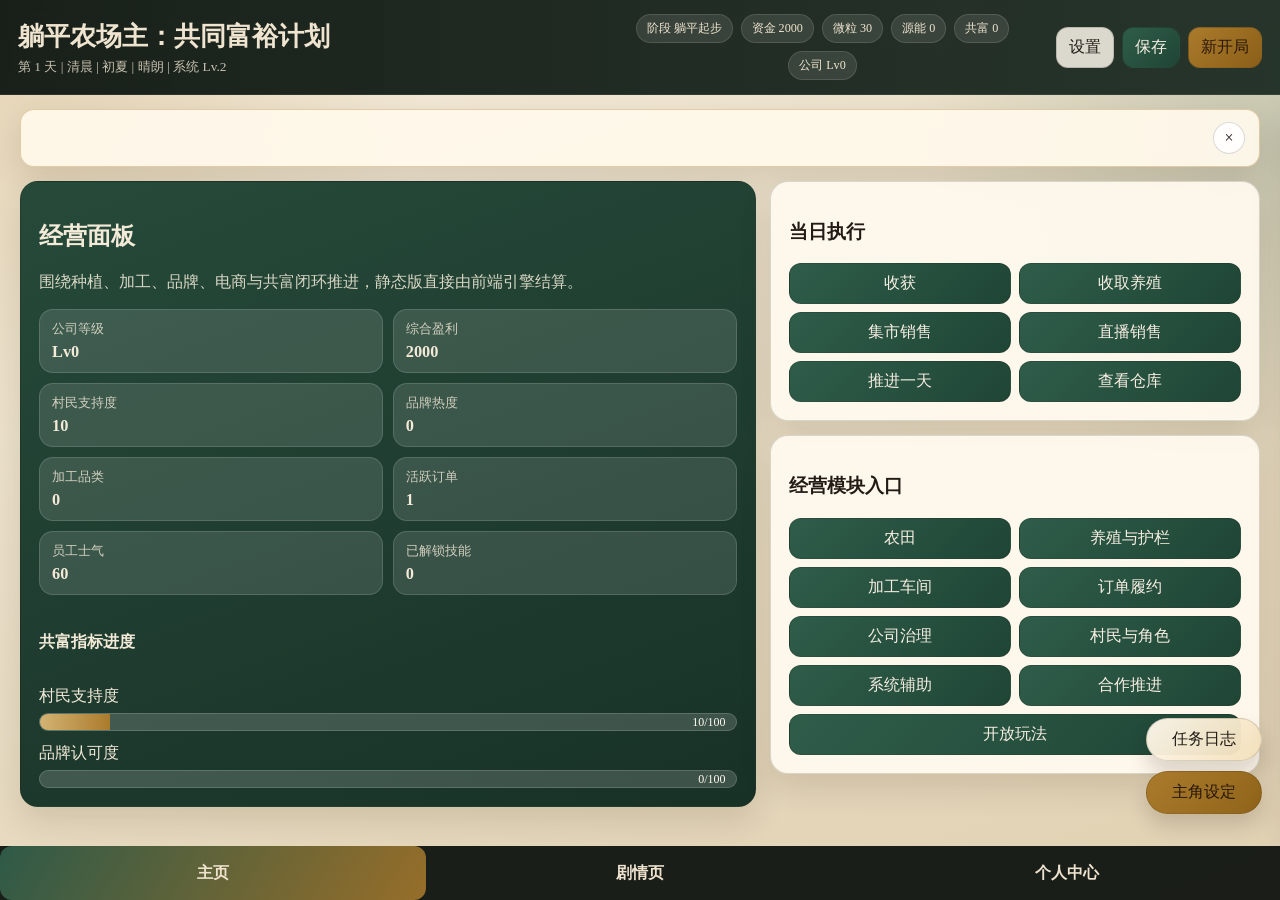
==== release_src/index.html @ 54ec3df1 "chore: initialize repository and prepare first push" ====
﻿<!doctype html>
<html lang="zh-CN">
  <head>
    <meta charset="utf-8">
    <meta name="viewport" content="width=device-width, initial-scale=1">
    <title>躺平农场主：共同富裕计划（静态发布版）</title>
    <link rel="stylesheet" href="./assets/styles.css">
  </head>
  <body>
    <header class="status-bar">
      <div class="status-main">
        <h1>躺平农场主：共同富裕计划</h1>
        <div id="header-line" class="header-line">第 1 天 | 清晨 | 春 | 晴 | 系统 Lv.1</div>
      </div>
      <div class="status-pills" id="status-pills"></div>
      <div class="status-actions">
        <button id="btn-open-settings" class="story-btn ghost" type="button">设置</button>
        <button id="btn-save-game" class="story-btn" type="button">保存</button>
        <button id="btn-new-game" class="story-btn emphasis" type="button">新开局</button>
      </div>
    </header>

    <main class="page-shell">
      <section id="flash" class="flash" hidden>
        <span id="flash-text"></span>
        <button class="flash-close" id="flash-close" type="button" aria-label="关闭">×</button>
      </section>

      <section id="page-home" class="page active">
        <section class="home-hub">
          <article class="card accent home-cockpit">
            <h2>经营面板</h2>
            <p class="empty">围绕种植、加工、品牌、电商与共富闭环推进，静态版直接由前端引擎结算。</p>
            <div class="stats" id="home-stats"></div>
            <div class="stats-progress">
              <h4>共富指标进度</h4>
              <div class="progress-item">
                <label>村民支持度</label>
                <div class="progress-bar">
                  <div id="support-progress" class="progress-fill"></div>
                  <span id="support-progress-text" class="progress-text">0/100</span>
                </div>
              </div>
              <div class="progress-item">
                <label>品牌认可度</label>
                <div class="progress-bar">
                  <div id="brand-progress" class="progress-fill brand"></div>
                  <span id="brand-progress-text" class="progress-text">0/100</span>
                </div>
              </div>
            </div>
          </article>

          <aside class="home-action-rail">
            <article class="card quick-action-card">
              <h3>当日执行</h3>
              <div class="quick-ops quick-ops-grid">
                <button data-action="harvest" type="button">收获</button>
                <button data-action="collect" type="button">收取养殖</button>
                <button data-action="sell_market" type="button">集市销售</button>
                <button data-action="sell_stream" type="button">直播销售</button>
                <button data-action="advance_day" type="button">推进一天</button>
                <button data-open="modal-inventory" type="button">查看仓库</button>
              </div>
            </article>

            <article class="card module-card">
              <h3>经营模块入口</h3>
              <div class="module-buttons">
                <button data-open="modal-farm" type="button">农田</button>
                <button data-open="modal-ranch" type="button">养殖与护栏</button>
                <button data-open="modal-process" type="button">加工车间</button>
                <button data-open="modal-order" type="button">订单履约</button>
                <button data-open="modal-company" type="button">公司治理</button>
                <button data-open="modal-characters" type="button">村民与角色</button>
                <button data-open="modal-skills" type="button">系统辅助</button>
                <button data-open="modal-partnerships" type="button">合作推进</button>
                <button data-open="modal-open" type="button">开放玩法</button>
              </div>
            </article>
          </aside>
        </section>

        <div class="home-fab-row">
          <button id="btn-toggle-drawer" class="side-toggle" type="button">任务日志</button>
          <button id="btn-open-profile" class="side-toggle settings-toggle" type="button">主角设定</button>
        </div>

        <aside id="home-side" class="side-drawer" aria-label="任务与日志抽屉">
          <div class="drawer-head">
            <h3>任务与日志</h3>
            <button id="btn-close-drawer" class="drawer-close" type="button" aria-label="关闭抽屉">×</button>
          </div>
          <div class="two-column">
            <ul id="task-list" class="status-list compact"></ul>
            <ul id="log-list" class="status-list compact journal"></ul>
          </div>
        </aside>
      </section>

      <section id="page-story" class="page">
        <section class="game-container">
          <header class="game-header">
            <div class="game-header-title">【 躺平农场主：共同富裕计划 】</div>
            <div class="time-bar" id="story-header-line">第 1 天 | 清晨 | 春 | 晴 | 系统 Lv.1</div>
          </header>

          <main class="panel-grid">
            <section class="status-panel">
              <div class="status-panel-header">全局状态</div>
              <div class="status-grid" id="story-status-grid"></div>
            </section>

            <section class="roles-panel">
              <div class="roles-panel-headline">
                <div class="roles-panel-header">角色状态</div>
                <button id="btn-open-roles" type="button" class="panel-btn">查看角色详情</button>
              </div>
              <div class="roles-preview" id="roles-preview">角色状态加载中</div>
            </section>

            <section class="event-panel">
              <div class="event-panel-header">作物状态</div>
              <div class="event-panel-content" id="crop-text"></div>
            </section>

            <section class="event-panel">
              <div class="event-panel-header">当前事件</div>
              <div class="event-panel-content" id="event-text"></div>
            </section>

            <section class="commands-panel">
              <div class="commands-panel-header">可下达指令</div>
              <div class="commands-grid" id="story-commands"></div>
              <div class="mt-16 command-entry">
                <input type="text" id="story-custom-input" class="custom-command-input" placeholder="自由输入你想做的事" maxlength="200">
                <button id="story-custom-submit" class="panel-btn primary" type="button">执行自定义指令</button>
              </div>
            </section>

            <section class="result-panel" id="result-panel">
              <button class="result-close" id="btn-close-result" type="button" aria-label="关闭结果">×</button>
              <div class="result-panel-header">执行结果</div>
              <div class="result-text" id="story-result">点击任意指令开始推进剧情。</div>
              <div class="result-changes">
                <div class="result-changes-title">数值变化</div>
                <div id="result-changes-list" class="change-list"></div>
              </div>
            </section>
          </main>
        </section>
      </section>

      <section id="page-balance" class="page">
        <section class="dashboard-grid profile-center-grid">
          <article class="card wide profile-center-card">
            <h2>个人中心</h2>
            <p class="empty">围绕组织架构、升级路线、资源策略、共富目标与自动化运营来复盘当前局面。</p>

            <div class="profile-board">
              <h3>主角档案</h3>
              <div id="profile-lines" class="profile-lines"></div>
            </div>

            <div class="profile-board">
              <h3>经营关键指标</h3>
              <div id="balance-stats" class="panel-stats"></div>
            </div>

            <div class="profile-board">
              <h3>核心模块清单</h3>
              <ul id="core-module-list" class="status-list compact core-module-list"></ul>
            </div>

            <div class="profile-board">
              <h3>公司等级路线（1-5级）</h3>
              <div id="stage-goal-grid" class="stage-goal-grid"></div>
            </div>

            <div class="profile-board">
              <h4>共富指标进度追踪</h4>
              <div id="progress-grid" class="progress-grid"></div>
            </div>

            <div class="profile-board">
              <h4>当前参数快照</h4>
              <ul id="balance-config-list" class="status-list compact"></ul>
            </div>
          </article>
        </section>

        <button id="btn-open-balance-config" class="story-btn balance-float-btn" type="button">平衡参数设置</button>
      </section>
    </main>

    <nav class="bottom-nav">
      <button class="active" data-page="home" type="button">主页</button>
      <button data-page="story" type="button">剧情页</button>
      <button data-page="balance" type="button">个人中心</button>
    </nav>

    <div class="loading-mask" id="loading-mask" hidden>
      <div class="loading-box">故事正在加载中...</div>
    </div>

    <dialog id="roles-modal" class="story-modal slim-modal">
      <h3>角色状态总览</h3>
      <button class="modal-close" data-close type="button">×</button>
      <div id="roles-list" class="roles-list"></div>
    </dialog>

    <dialog id="modal-farm" class="story-modal">
      <h3>农田</h3>
      <button class="modal-close" data-close type="button">×</button>
      <ul id="farm-list" class="status-list"></ul>
      <form id="farm-form" class="stack-form">
        <label>地块编号<input name="plotId" type="number" min="1" value="1"></label>
        <label>作物<select name="cropId"></select></label>
        <button type="submit">播种</button>
      </form>
    </dialog>

    <dialog id="modal-inventory" class="story-modal">
      <h3>仓库可售物品总览</h3>
      <button class="modal-close" data-close type="button">×</button>
      <ul id="inventory-list" class="status-list compact"></ul>
    </dialog>

    <dialog id="modal-ranch" class="story-modal">
      <h3>养殖与护栏</h3>
      <button class="modal-close" data-close type="button">×</button>
      <ul id="ranch-list" class="status-list"></ul>
      <div class="quick-ops">
        <button id="btn-expand-ranch" type="button">扩栏 +1</button>
      </div>
      <form id="ranch-form" class="stack-form">
        <label>棚舍编号<input name="penId" type="number" min="1" value="1"></label>
        <label>品种<select name="livestockId"></select></label>
        <button type="submit">开始养殖</button>
      </form>
    </dialog>

    <dialog id="modal-process" class="story-modal">
      <h3>加工</h3>
      <button class="modal-close" data-close type="button">×</button>
      <p class="empty">加工配方、费用和产出会随技能、阶段与加工坊等级变化。</p>
      <div class="quick-ops">
        <button id="btn-upgrade-workshop" type="button">升级加工坊</button>
      </div>
      <form id="process-form" class="stack-form">
        <label>配方<select name="recipeId"></select></label>
        <label>批次<input name="batches" type="number" min="1" value="1"></label>
        <button type="submit">执行加工</button>
      </form>
    </dialog>

    <dialog id="modal-order" class="story-modal">
      <h3>订单</h3>
      <button class="modal-close" data-close type="button">×</button>
      <ul id="order-list" class="status-list compact"></ul>
      <form id="order-form" class="stack-form">
        <label>订单名称<input name="orderTitle" type="text" placeholder="例如：城郊生鲜店补货"></label>
        <button type="submit">交付订单</button>
      </form>
    </dialog>

    <dialog id="modal-company" class="story-modal">
      <h3>公司治理</h3>
      <button class="modal-close" data-close type="button">×</button>
      <ul id="company-list" class="status-list compact"></ul>
      <div class="quick-ops">
        <button data-company="prepare" type="button">成立公司</button>
        <button data-company="hire" type="button">雇佣 1 名村民</button>
        <button data-company="dividend" type="button">执行分红</button>
      </div>
    </dialog>

    <dialog id="modal-characters" class="story-modal">
      <h3>人物互动</h3>
      <button class="modal-close" data-close type="button">×</button>
      <ul id="character-list" class="status-list compact"></ul>
      <div id="character-actions" class="module-buttons"></div>
    </dialog>

    <dialog id="modal-skills" class="story-modal">
      <h3>系统技能</h3>
      <button class="modal-close" data-close type="button">×</button>
      <ul id="skill-list" class="status-list compact"></ul>
      <div id="skill-actions" class="module-buttons"></div>
    </dialog>

    <dialog id="modal-partnerships" class="story-modal">
      <h3>合作推进</h3>
      <button class="modal-close" data-close type="button">×</button>
      <ul id="partnership-list" class="status-list compact"></ul>
      <div id="partnership-actions" class="module-buttons"></div>
    </dialog>

    <dialog id="modal-open" class="story-modal">
      <h3 id="open-modal-title">开放行动</h3>
      <button class="modal-close" data-close type="button">×</button>
      <div id="open-loading-flash" class="open-loading-flash" hidden>故事正在加载中...</div>
      <div id="open-result" class="play-result">选择一个行动开始推演。</div>
      <div id="open-stat-delta" class="stat-delta" hidden></div>
      <h4>行动建议（点击即执行）</h4>
      <div id="open-options" class="option-cards"></div>
      <div class="custom-action-row">
        <input id="open-custom-input" type="text" placeholder="自定义行动，输入后点执行" maxlength="200">
        <button id="open-custom-submit" class="story-btn" type="button">执行</button>
      </div>
      <button id="btn-refresh-open-options" class="story-btn ghost wide-btn" type="button">重新生成行动建议</button>
    </dialog>

    <dialog id="modal-profile-setup" class="story-modal">
      <h3>主角设定</h3>
      <button class="modal-close" data-close type="button">×</button>
      <p class="empty">设定后锁定，不可修改。确认后，开放玩法建议才会开始生成。</p>
      <form id="profile-form" class="stack-form">
        <label>主角姓名<input type="text" name="playerName" maxlength="32" required></label>
        <label>主角身份<input type="text" name="playerIdentity" maxlength="64" required></label>
        <label>回乡理由<textarea name="playerReturnReason" rows="3" maxlength="200"></textarea></label>
        <button id="profile-submit" type="submit">确定主角，开始冒险</button>
      </form>
    </dialog>

    <dialog id="settings-modal" class="story-modal">
      <h3>主页设置</h3>
      <button class="modal-close" data-close type="button">×</button>
      <p>涉及存档与开放玩法中转的操作统一在这里管理。</p>

      <h4>LLM 中转接口</h4>
      <div class="bridge-settings stack-form">
        <label class="switch-line">
          <input id="bridge-enabled" type="checkbox">
          <span>启用中转接口，失败时自动回退规则文本</span>
        </label>
        <label>中转 Endpoint<input id="bridge-endpoint" type="text" placeholder="https://your-proxy.example.com/open-resolve"></label>
        <label>模型标识（可选）<input id="bridge-model" type="text" placeholder="qwen3-max / gpt-4o-mini 等"></label>
        <label>请求超时（毫秒）<input id="bridge-timeout" type="number" min="3000" max="60000" step="1000" value="15000"></label>
        <label class="switch-line">
          <input id="bridge-sign-enabled" type="checkbox">
          <span>附带签名字段预留</span>
        </label>
        <label>clientId（可选）<input id="bridge-client-id" type="text" placeholder="your-client-id"></label>
        <label>signVersion（可选）<input id="bridge-sign-version" type="text" placeholder="v1"></label>
        <div class="quick-ops">
          <button id="settings-save-bridge" type="button">保存中转配置</button>
          <button id="settings-test-bridge" type="button">测试中转连通性</button>
        </div>
        <p id="bridge-status" class="empty">当前模式：规则文本兜底</p>
      </div>

      <hr class="section-divider">
      <h4>存档管理</h4>
      <div class="quick-ops save-actions-row">
        <button id="settings-new-game" type="button">新开局</button>
        <button id="settings-save-game" type="button">保存当前进度</button>
      </div>
      <ul id="slot-list" class="status-list compact"></ul>
    </dialog>

    <dialog id="balance-config-modal" class="story-modal">
      <h3>平衡参数设置</h3>
      <button class="modal-close" data-close type="button">×</button>
      <h4>预设方案（一键应用）</h4>
      <div id="preset-row" class="preset-row"></div>
      <p class="empty">稳健型保现金流，成长型适合扩张，高风险型收益更高但波动更大。</p>
      <h4>手动微调</h4>
      <form id="balance-form" class="stack-form">
        <label>基础日薪<input type="number" name="wagePerEmployee" min="40" max="300"></label>
        <label>分红比例（%）<input type="number" name="dividendRate" min="5" max="40" step="1"></label>
        <label>加工费用倍率<input type="number" name="processingFeeMultiplier" min="0.5" max="1.8" step="0.05"></label>
        <label>加工产出倍率<input type="number" name="processingOutputMultiplier" min="0.7" max="2.2" step="0.05"></label>
        <label>订单奖励倍率<input type="number" name="orderRewardMultiplier" min="0.6" max="2.0" step="0.05"></label>
        <button type="submit">应用参数</button>
      </form>
      <button id="btn-projection" class="story-btn ghost wide-btn" type="button">预测未来 7 天</button>
      <p id="projection-text" class="empty"></p>
    </dialog>

    <script src="./assets/engine.js"></script>
    <script src="./assets/app.js"></script>
  </body>
</html>
---- release_src/assets/styles.css ----
﻿:root {
  --bg: #f6efde;
  --bg-deep: #e3d0ab;
  --card: rgba(255, 249, 238, 0.94);
  --card-strong: #fff7ea;
  --ink: #211b15;
  --muted: #665948;
  --accent: #2f5d4a;
  --accent-strong: #1f4535;
  --gold: #ab7b2c;
  --gold-soft: #f0d6a0;
  --danger: #8f2222;
  --line: rgba(35, 31, 26, 0.16);
  --shadow: 0 14px 32px rgba(39, 24, 12, 0.12);
}

* {
  box-sizing: border-box;
}

html {
  scroll-behavior: smooth;
}

body {
  margin: 0;
  min-height: 100vh;
  color: var(--ink);
  font-family: "Noto Serif SC", "Source Han Serif SC", "Songti SC", serif;
  background:
    radial-gradient(circle at 0% 0%, rgba(171, 123, 44, 0.24), transparent 28%),
    radial-gradient(circle at 100% 15%, rgba(47, 93, 74, 0.18), transparent 24%),
    linear-gradient(160deg, #f7efdf 0%, #eadfc8 38%, #e1d1b2 100%);
}

h1,
h2,
h3,
h4,
h5,
strong,
button {
  font-family: "LXGW WenKai", "KaiTi", cursive;
}

button,
input,
select,
textarea {
  font: inherit;
}

button {
  cursor: pointer;
}

.status-bar {
  position: sticky;
  top: 0;
  z-index: 30;
  display: grid;
  grid-template-columns: minmax(0, 1.3fr) minmax(0, 1fr) auto;
  gap: 14px;
  align-items: center;
  padding: 14px 18px;
  color: #efe4cf;
  background: linear-gradient(90deg, rgba(20, 28, 22, 0.98), rgba(31, 46, 37, 0.96));
  border-bottom: 1px solid rgba(255, 255, 255, 0.08);
  backdrop-filter: blur(10px);
}

.status-main h1 {
  margin: 0;
  font-size: clamp(1.1rem, 3vw, 1.6rem);
}

.header-line {
  margin-top: 4px;
  font-size: 0.84rem;
  color: rgba(239, 228, 207, 0.82);
}

.status-pills {
  display: flex;
  flex-wrap: wrap;
  gap: 8px;
  justify-content: center;
}

.status-pills span {
  padding: 5px 10px;
  border-radius: 999px;
  font-size: 0.76rem;
  border: 1px solid rgba(255, 255, 255, 0.12);
  background: rgba(255, 255, 255, 0.1);
}

.status-actions {
  display: flex;
  justify-content: flex-end;
  gap: 8px;
}

.story-btn,
.quick-ops button,
.module-buttons button,
.panel-btn,
.preset-btn,
.slot-actions button,
.command-item,
.bottom-nav button,
#btn-projection {
  border: 1px solid rgba(35, 31, 26, 0.18);
  border-radius: 12px;
  padding: 9px 12px;
  transition: transform 0.16s ease, box-shadow 0.16s ease, background 0.16s ease;
}

.story-btn,
.quick-ops button,
.module-buttons button,
.panel-btn,
.preset-btn,
.slot-actions button,
#btn-projection {
  background: linear-gradient(135deg, var(--accent), var(--accent-strong));
  color: #f8efe2;
}

.story-btn:hover,
.quick-ops button:hover,
.module-buttons button:hover,
.panel-btn:hover,
.preset-btn:hover,
.slot-actions button:hover,
.command-item:hover,
#btn-projection:hover {
  transform: translateY(-1px);
  box-shadow: 0 8px 18px rgba(31, 69, 53, 0.18);
}

.story-btn.ghost,
.wide-btn {
  background: rgba(255, 249, 238, 0.84);
  color: var(--ink);
}

.story-btn.emphasis,
.custom-action-row .story-btn {
  background: linear-gradient(135deg, var(--gold), #8b5f18);
  color: #2b190c;
}

.page-shell {
  width: min(1240px, calc(100% - 24px));
  margin: 14px auto 92px;
}

.flash {
  display: flex;
  align-items: center;
  justify-content: space-between;
  gap: 12px;
  padding: 12px 14px;
  margin-bottom: 14px;
  border-radius: 14px;
  border: 1px solid rgba(171, 123, 44, 0.35);
  background: rgba(255, 249, 235, 0.94);
  box-shadow: var(--shadow);
}

.flash-close,
.modal-close,
.drawer-close,
.result-close {
  width: 32px;
  height: 32px;
  padding: 0;
  border-radius: 999px;
  border: 1px solid var(--line);
  background: rgba(255, 255, 255, 0.84);
  color: var(--ink);
}

.page {
  display: none;
}

.page.active {
  display: block;
}

.card,
.status-panel,
.roles-panel,
.event-panel,
.commands-panel,
.result-panel,
.profile-board {
  background: var(--card);
  border: 1px solid var(--line);
  border-radius: 18px;
  box-shadow: var(--shadow);
}

.card {
  padding: 18px;
}

.card.wide {
  width: 100%;
}

.card.accent {
  background: linear-gradient(160deg, #264a3a 0%, #183126 100%);
  color: #f3ead8;
}

.card.accent .empty {
  color: rgba(243, 234, 216, 0.88);
}

.empty {
  color: var(--muted);
}

.home-hub {
  display: grid;
  grid-template-columns: minmax(0, 1.35fr) minmax(320px, 0.9fr);
  gap: 14px;
  align-items: start;
}

.home-cockpit {
  min-height: 100%;
}

.home-action-rail {
  display: grid;
  gap: 14px;
}

.stats,
.panel-stats {
  display: grid;
  grid-template-columns: repeat(2, minmax(0, 1fr));
  gap: 10px;
}

.stats div,
.panel-stats div {
  padding: 10px 12px;
  border-radius: 14px;
  border: 1px solid var(--line);
  background: rgba(255, 255, 255, 0.76);
  display: grid;
  gap: 4px;
}

.card.accent .stats div {
  background: rgba(255, 255, 255, 0.12);
  border-color: rgba(255, 255, 255, 0.14);
}

.stats span,
.panel-stats span {
  font-size: 0.84rem;
  color: var(--muted);
}

.card.accent .stats span {
  color: rgba(243, 234, 216, 0.82);
}

.stats strong,
.panel-stats strong {
  font-size: 1.02rem;
}

.stats-progress {
  margin-top: 16px;
  display: grid;
  gap: 12px;
}

.progress-item,
.progress-bar {
  position: relative;
}

.progress-item label {
  display: block;
  margin-bottom: 6px;
}

.progress-bar {
  overflow: hidden;
  height: 18px;
  border-radius: 999px;
  background: rgba(255, 255, 255, 0.16);
  border: 1px solid rgba(255, 255, 255, 0.16);
}

.progress-fill {
  width: 0;
  height: 100%;
  background: linear-gradient(90deg, #d3b374, var(--gold));
  transition: width 0.22s ease;
}

.progress-fill.brand {
  background: linear-gradient(90deg, #7bb596, #2f8b64);
}

.progress-text {
  position: absolute;
  top: 50%;
  right: 10px;
  transform: translateY(-50%);
  font-size: 0.75rem;
  color: #fffaf0;
}

.quick-ops,
.module-buttons,
.slot-actions,
.option-cards,
.preset-row {
  display: flex;
  flex-wrap: wrap;
  gap: 8px;
}

.quick-ops-grid button,
.module-buttons button {
  flex: 1 1 calc(50% - 8px);
  min-width: 138px;
}

.home-fab-row {
  position: fixed;
  right: 18px;
  bottom: 86px;
  z-index: 18;
  display: grid;
  gap: 10px;
}

.side-toggle,
.balance-float-btn {
  min-width: 116px;
  border: 1px solid rgba(35, 31, 26, 0.16);
  border-radius: 999px;
  padding: 10px 14px;
  box-shadow: 0 12px 20px rgba(39, 24, 12, 0.16);
}

.side-toggle {
  background: linear-gradient(135deg, rgba(255, 248, 236, 0.96), rgba(243, 223, 184, 0.96));
  color: var(--ink);
}

.settings-toggle,
.balance-float-btn {
  background: linear-gradient(135deg, var(--gold), #8f641a);
  color: #28170b;
}

.side-drawer {
  position: fixed;
  top: 96px;
  right: 18px;
  z-index: 22;
  width: min(460px, calc(100vw - 26px));
  max-height: calc(100vh - 178px);
  overflow: auto;
  padding: 16px;
  border-radius: 18px;
  border: 1px solid var(--line);
  background: rgba(255, 250, 241, 0.97);
  box-shadow: 0 22px 40px rgba(31, 21, 12, 0.18);
  transform: translateX(calc(100% + 28px));
  transition: transform 0.2s ease;
}

.side-drawer.open {
  transform: translateX(0);
}

.drawer-head,
.roles-panel-headline,
.slot-row {
  display: flex;
  align-items: center;
  justify-content: space-between;
  gap: 10px;
}

.two-column {
  display: grid;
  grid-template-columns: 1fr 1fr;
  gap: 12px;
}

.status-list,
.roles-list,
.change-list {
  list-style: none;
  margin: 0;
  padding: 0;
  display: grid;
  gap: 10px;
}

.status-list li,
.role-item,
.change-item {
  padding: 10px 12px;
  border-radius: 14px;
  border: 1px solid var(--line);
  background: rgba(255, 253, 248, 0.9);
}

.status-list.compact li {
  padding: 9px 10px;
}

.journal li {
  border-left: 4px solid rgba(47, 93, 74, 0.45);
}

.game-container {
  display: grid;
  gap: 14px;
}

.game-header {
  padding: 16px 18px;
  border-radius: 18px;
  color: #efe4cf;
  background: linear-gradient(120deg, #1e2d25, #385745);
  box-shadow: var(--shadow);
}

.game-header-title {
  font-size: 1.1rem;
  margin-bottom: 6px;
}

.time-bar {
  font-size: 0.85rem;
  color: rgba(239, 228, 207, 0.82);
}

.panel-grid {
  display: grid;
  grid-template-columns: repeat(12, minmax(0, 1fr));
  gap: 14px;
}

.status-panel,
.commands-panel,
.result-panel {
  grid-column: span 6;
  padding: 18px;
}

.roles-panel,
.event-panel {
  grid-column: span 3;
  padding: 16px;
}

.status-panel-header,
.roles-panel-header,
.event-panel-header,
.commands-panel-header,
.result-panel-header {
  font-size: 1rem;
  margin-bottom: 12px;
}

.status-grid {
  display: grid;
  grid-template-columns: repeat(3, minmax(0, 1fr));
  gap: 10px;
}

.status-item {
  padding: 10px;
  border-radius: 14px;
  border: 1px solid var(--line);
  background: rgba(255, 255, 255, 0.72);
}

.status-item-label {
  font-size: 0.8rem;
  color: var(--muted);
  margin-bottom: 4px;
}

.status-item-value {
  font-weight: 700;
}

.roles-preview,
.event-panel-content,
.result-text,
.play-result,
.stat-delta {
  padding: 12px 14px;
  border-radius: 14px;
  border: 1px solid var(--line);
  background: rgba(255, 253, 248, 0.88);
  line-height: 1.7;
  white-space: pre-wrap;
}

.commands-grid {
  display: grid;
  grid-template-columns: repeat(2, minmax(0, 1fr));
  gap: 10px;
}

.command-item {
  background: rgba(255, 253, 248, 0.92);
  color: var(--ink);
  text-align: left;
}

.command-entry {
  display: grid;
  gap: 10px;
}

.custom-command-input,
input,
select,
textarea {
  width: 100%;
  border: 1px solid rgba(35, 31, 26, 0.22);
  border-radius: 12px;
  padding: 10px 12px;
  color: var(--ink);
  background: #fffefb;
}

label {
  display: grid;
  gap: 6px;
}

.stack-form {
  display: grid;
  gap: 10px;
}

.mt-16 {
  margin-top: 16px;
}

.result-panel {
  position: relative;
  display: none;
}

.result-panel.active {
  display: block;
}

.result-changes {
  margin-top: 14px;
  display: grid;
  gap: 8px;
}

.result-changes-title {
  font-size: 0.85rem;
  color: var(--muted);
}

.change-positive {
  border-left: 4px solid #2f8b64;
}

.change-negative {
  border-left: 4px solid #ab5a2c;
}

.dashboard-grid {
  display: grid;
  gap: 14px;
}

.profile-center-card {
  display: grid;
  gap: 14px;
}

.profile-board {
  padding: 16px;
}

.profile-board h3,
.profile-board h4 {
  margin: 0 0 12px;
}

.profile-lines {
  display: grid;
  gap: 8px;
}

.profile-lines p {
  margin: 0;
}

.core-module-list li,
.goal-card,
.progress-card {
  position: relative;
}

.state-tag {
  display: inline-flex;
  align-items: center;
  margin-left: 8px;
  padding: 2px 8px;
  border-radius: 999px;
  background: rgba(47, 93, 74, 0.14);
  color: var(--accent-strong);
  font-size: 0.74rem;
}

.stage-goal-grid,
.progress-grid {
  display: grid;
  grid-template-columns: repeat(auto-fit, minmax(180px, 1fr));
  gap: 12px;
}

.goal-card,
.progress-card {
  padding: 14px;
  border: 1px solid var(--line);
  border-radius: 16px;
  background: rgba(255, 255, 255, 0.74);
}

.goal-card.ready {
  background: linear-gradient(160deg, rgba(47, 93, 74, 0.14), rgba(255, 255, 255, 0.92));
  border-color: rgba(47, 93, 74, 0.28);
}

.goal-card h4,
.goal-card p,
.goal-card small,
.progress-card h5,
.progress-card p {
  margin: 0;
}

.goal-card {
  display: grid;
  gap: 8px;
}

.progress-card {
  display: grid;
  justify-items: center;
  gap: 10px;
  text-align: center;
}

.progress-circle {
  --size: 120px;
  width: var(--size);
  height: var(--size);
  border-radius: 50%;
  background: conic-gradient(var(--gold) 0 var(--progress), rgba(171, 123, 44, 0.15) var(--progress) 100%);
  display: grid;
  place-items: center;
  position: relative;
}

.progress-circle::before {
  content: "";
  position: absolute;
  inset: 10px;
  border-radius: 50%;
  background: #fff9ee;
}

.progress-number,
.progress-label {
  position: relative;
  z-index: 1;
}

.progress-number {
  font-size: 1.3rem;
  font-weight: 700;
}

.progress-label,
.progress-desc {
  color: var(--muted);
  font-size: 0.82rem;
}

.story-modal {
  position: relative;
  width: min(680px, calc(100% - 16px));
  max-height: 86vh;
  overflow: auto;
  padding: 18px;
  border: 1px solid var(--line);
  border-radius: 18px;
  background: var(--card-strong);
  box-shadow: 0 24px 40px rgba(31, 21, 12, 0.22);
}

.story-modal::backdrop {
  background: rgba(15, 17, 15, 0.42);
}

.slim-modal {
  width: min(520px, calc(100% - 16px));
}

.section-divider {
  margin: 18px 0;
  border: 0;
  border-top: 1px solid rgba(35, 31, 26, 0.1);
}

.bridge-settings {
  padding: 12px;
  border: 1px solid var(--line);
  border-radius: 14px;
  background: rgba(255, 255, 255, 0.68);
}

.switch-line {
  grid-template-columns: auto 1fr;
  align-items: center;
}

.slot-row {
  align-items: center;
}

.slot-actions {
  justify-content: flex-end;
}

.option-cards {
  display: grid;
  grid-template-columns: 1fr;
}

.option-card {
  padding: 12px 14px;
  border-radius: 14px;
  border: 1px solid rgba(35, 31, 26, 0.16);
  background: rgba(255, 253, 248, 0.94);
  text-align: left;
}

.option-card:disabled {
  opacity: 0.68;
  cursor: not-allowed;
}

.open-loading-flash,
.stat-delta {
  margin-bottom: 12px;
}

.open-loading-flash {
  padding: 10px 12px;
  border-radius: 12px;
  border: 1px solid rgba(47, 93, 74, 0.26);
  background: rgba(236, 247, 240, 0.96);
  color: #1f5a41;
  font-weight: 700;
}

.custom-action-row {
  display: flex;
  gap: 8px;
  margin: 12px 0;
}

.custom-action-row input {
  flex: 1 1 auto;
}

.loading-mask {
  position: fixed;
  inset: 0;
  z-index: 40;
  display: none;
  place-items: center;
  background: rgba(17, 19, 17, 0.34);
}

.loading-mask.active {
  display: grid;
}

.loading-box {
  padding: 16px 20px;
  border-radius: 16px;
  background: rgba(255, 250, 241, 0.96);
  border: 1px solid var(--line);
  box-shadow: var(--shadow);
}

.bottom-nav {
  position: fixed;
  left: 0;
  right: 0;
  bottom: 0;
  z-index: 25;
  display: grid;
  grid-template-columns: repeat(3, 1fr);
  gap: 1px;
  background: rgba(18, 22, 18, 0.96);
}

.bottom-nav button {
  min-height: 54px;
  border: none;
  background: transparent;
  color: #efe3cf;
  font-weight: 700;
}

.bottom-nav button.active {
  background: linear-gradient(120deg, rgba(47, 93, 74, 0.94), rgba(171, 123, 44, 0.86));
}

@media (max-width: 1120px) {
  .status-bar {
    grid-template-columns: 1fr;
    justify-items: start;
  }

  .status-pills,
  .status-actions {
    justify-content: flex-start;
  }

  .home-hub {
    grid-template-columns: 1fr;
  }

  .panel-grid {
    grid-template-columns: repeat(6, minmax(0, 1fr));
  }

  .status-panel,
  .commands-panel,
  .result-panel,
  .roles-panel,
  .event-panel {
    grid-column: span 6;
  }

  .status-grid {
    grid-template-columns: repeat(3, minmax(0, 1fr));
  }
}

@media (max-width: 780px) {
  .page-shell {
    width: min(100%, calc(100% - 14px));
  }

  .stats,
  .panel-stats,
  .status-grid,
  .two-column,
  .commands-grid {
    grid-template-columns: 1fr;
  }

  .quick-ops-grid button,
  .module-buttons button,
  .custom-action-row,
  .custom-action-row .story-btn {
    width: 100%;
  }

  .custom-action-row {
    flex-direction: column;
  }

  .side-drawer {
    top: auto;
    bottom: 144px;
    right: 8px;
    width: calc(100vw - 16px);
    max-height: 52vh;
  }

  .home-fab-row {
    right: 10px;
    bottom: 76px;
  }

  .story-modal {
    padding: 16px;
  }
}
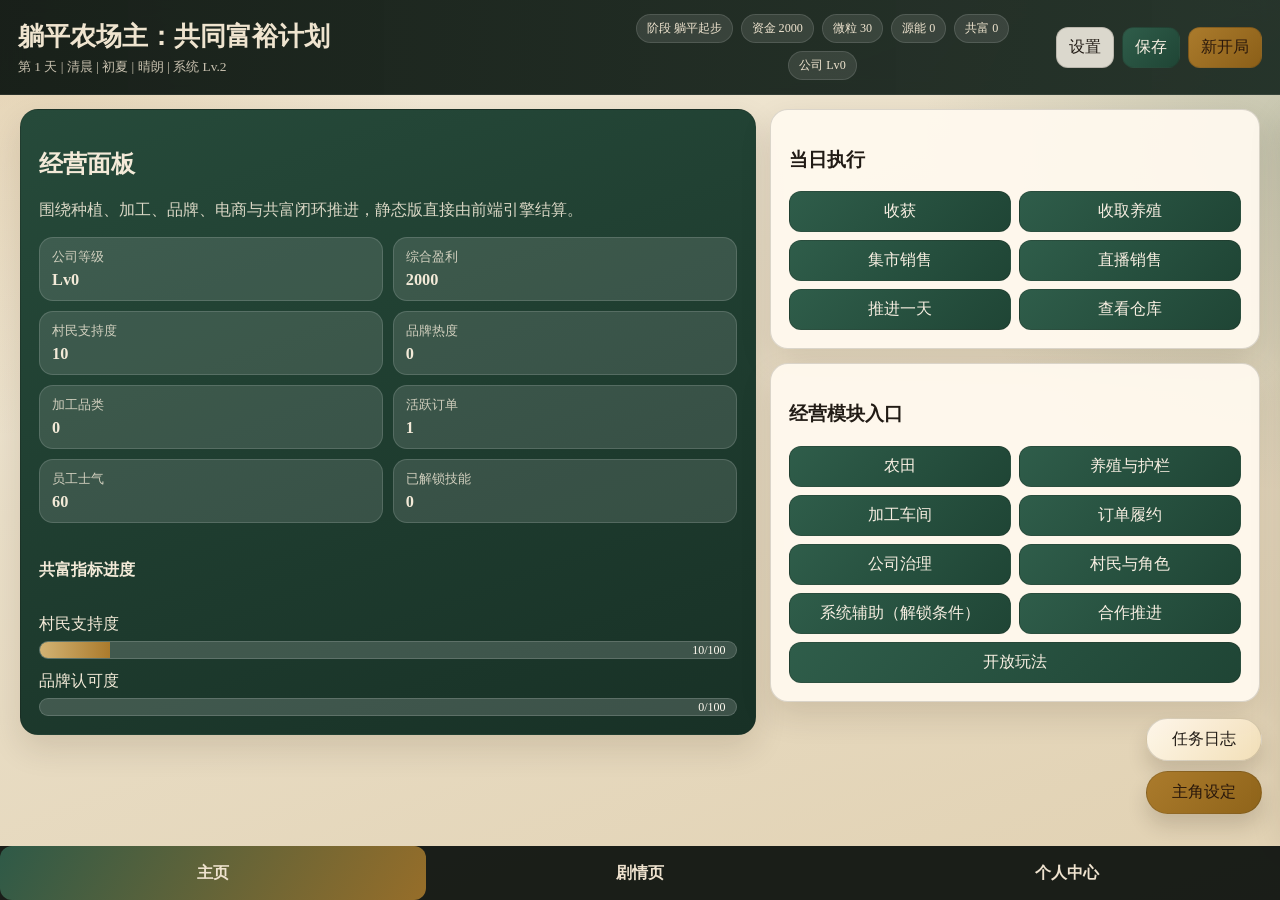
==== commit 51c878f5: "fix: resolve static mobile release UX and bridge config issues" ====
--- a/release_src/index.html
+++ b/release_src/index.html
@@ -73,7 +73,7 @@
                 <button data-open="modal-order" type="button">订单履约</button>
                 <button data-open="modal-company" type="button">公司治理</button>
                 <button data-open="modal-characters" type="button">村民与角色</button>
-                <button data-open="modal-skills" type="button">系统辅助</button>
+                <button data-open="modal-skills" type="button">系统辅助（解锁条件）</button>
                 <button data-open="modal-partnerships" type="button">合作推进</button>
                 <button data-open="modal-open" type="button">开放玩法</button>
               </div>
@@ -214,7 +214,7 @@
       <button class="modal-close" data-close type="button">×</button>
       <ul id="farm-list" class="status-list"></ul>
       <form id="farm-form" class="stack-form">
-        <label>地块编号<input name="plotId" type="number" min="1" value="1"></label>
+        <label>地块<select name="plotId"></select></label>
         <label>作物<select name="cropId"></select></label>
         <button type="submit">播种</button>
       </form>
@@ -234,7 +234,7 @@
         <button id="btn-expand-ranch" type="button">扩栏 +1</button>
       </div>
       <form id="ranch-form" class="stack-form">
-        <label>棚舍编号<input name="penId" type="number" min="1" value="1"></label>
+        <label>棚舍<select name="penId"></select></label>
         <label>品种<select name="livestockId"></select></label>
         <button type="submit">开始养殖</button>
       </form>
@@ -249,7 +249,13 @@
       </div>
       <form id="process-form" class="stack-form">
         <label>配方<select name="recipeId"></select></label>
-        <label>批次<input name="batches" type="number" min="1" value="1"></label>
+        <label>批次<select name="batches">
+          <option value="1">1 批</option>
+          <option value="2">2 批</option>
+          <option value="3">3 批</option>
+          <option value="4">4 批</option>
+          <option value="5">5 批</option>
+        </select></label>
         <button type="submit">执行加工</button>
       </form>
     </dialog>
@@ -259,7 +265,7 @@
       <button class="modal-close" data-close type="button">×</button>
       <ul id="order-list" class="status-list compact"></ul>
       <form id="order-form" class="stack-form">
-        <label>订单名称<input name="orderTitle" type="text" placeholder="例如：城郊生鲜店补货"></label>
+        <label>可交付订单<select name="orderId"></select></label>
         <button type="submit">交付订单</button>
       </form>
     </dialog>
@@ -335,6 +341,8 @@
           <span>启用中转接口，失败时自动回退规则文本</span>
         </label>
         <label>中转 Endpoint<input id="bridge-endpoint" type="text" placeholder="https://your-proxy.example.com/open-resolve"></label>
+        <label>API 密钥（可选）<input id="bridge-api-key" type="password" placeholder="sk-xxxx / your-api-key"></label>
+        <label>密钥请求头（可选）<input id="bridge-api-key-header" type="text" placeholder="Authorization 或 X-API-Key"></label>
         <label>模型标识（可选）<input id="bridge-model" type="text" placeholder="qwen3-max / gpt-4o-mini 等"></label>
         <label>请求超时（毫秒）<input id="bridge-timeout" type="number" min="3000" max="60000" step="1000" value="15000"></label>
         <label class="switch-line">
--- a/release_src/assets/styles.css
+++ b/release_src/assets/styles.css
@@ -169,6 +169,10 @@
   box-shadow: var(--shadow);
 }
 
+.flash[hidden] {
+  display: none;
+}
+
 .flash-close,
 .modal-close,
 .drawer-close,
@@ -538,11 +542,33 @@
 select,
 textarea {
   width: 100%;
+  max-width: 100%;
+  min-width: 0;
   border: 1px solid rgba(35, 31, 26, 0.22);
   border-radius: 12px;
   padding: 10px 12px;
   color: var(--ink);
   background: #fffefb;
+}
+
+textarea {
+  resize: vertical;
+}
+
+.stack-form,
+.bridge-settings,
+label {
+  min-width: 0;
+}
+
+#bridge-endpoint,
+#bridge-api-key,
+#bridge-api-key-header,
+#bridge-model,
+#bridge-client-id,
+#bridge-sign-version {
+  overflow: hidden;
+  text-overflow: ellipsis;
 }
 
 label {
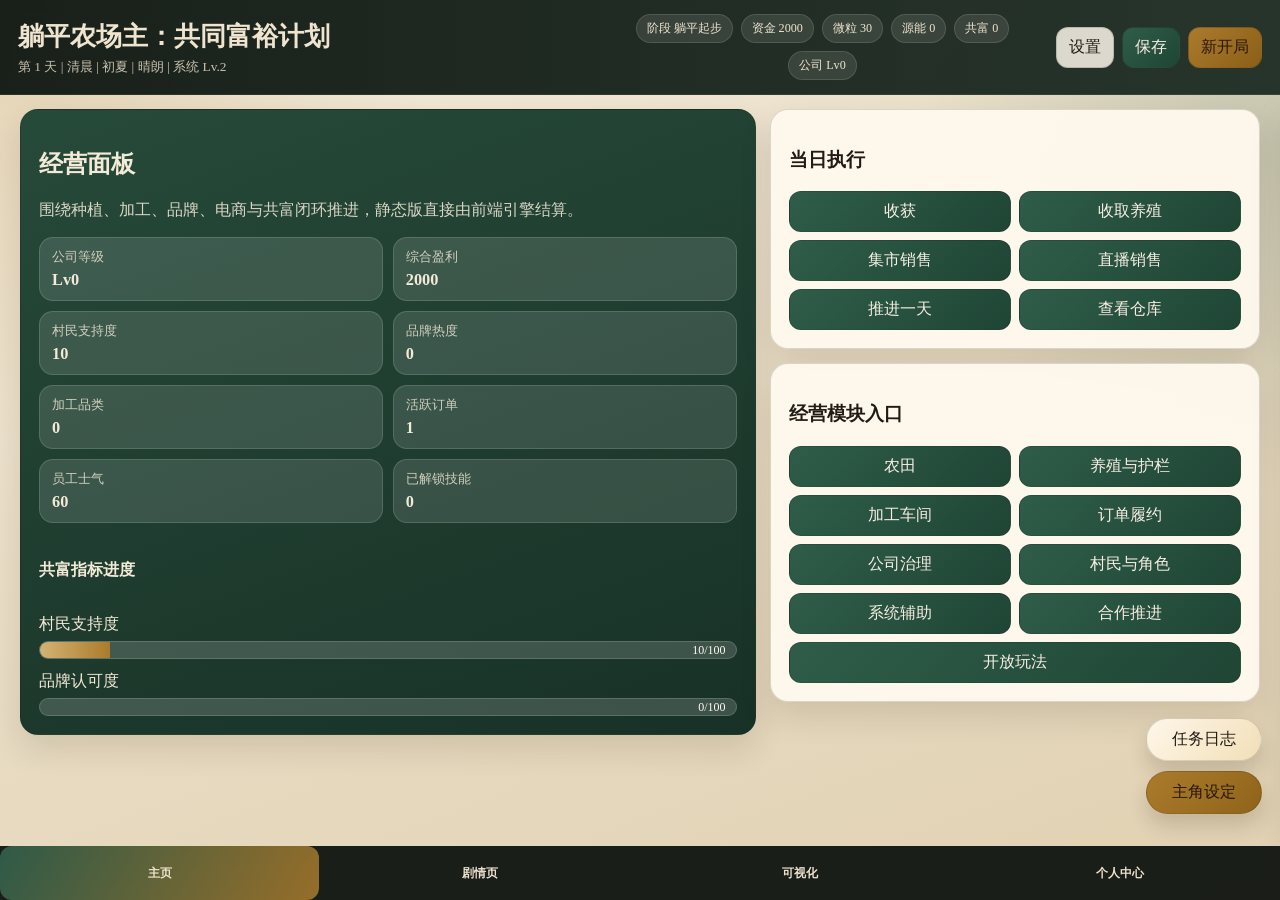
==== commit 9384be76: "test: second-round UI interaction validation and build sync" ====
--- a/release_src/index.html
+++ b/release_src/index.html
@@ -73,7 +73,7 @@
                 <button data-open="modal-order" type="button">订单履约</button>
                 <button data-open="modal-company" type="button">公司治理</button>
                 <button data-open="modal-characters" type="button">村民与角色</button>
-                <button data-open="modal-skills" type="button">系统辅助（解锁条件）</button>
+                <button data-open="modal-skills" type="button">系统辅助</button>
                 <button data-open="modal-partnerships" type="button">合作推进</button>
                 <button data-open="modal-open" type="button">开放玩法</button>
               </div>
@@ -151,44 +151,341 @@
         </section>
       </section>
 
+      <section id="page-viz" class="page">
+        <section class="viz-stage">
+          <div class="viz-hero">
+            <div>
+              <p class="viz-eyebrow">Static Viz Bridge</p>
+              <h2>可视化经营驾驶舱</h2>
+            </div>
+            <div class="viz-hero-side">
+              <div class="viz-badge">
+                <span>阶段</span>
+                <strong id="viz-stage-label">躺平起步</strong>
+              </div>
+              <div class="viz-badge">
+                <span>公司</span>
+                <strong id="viz-company-label">未注册</strong>
+              </div>
+              <div class="viz-badge">
+                <span>事件</span>
+                <strong id="viz-event-label">故事加载中</strong>
+              </div>
+            </div>
+          </div>
+          <div class="viz-summary-grid">
+            <article class="viz-metric-card money">
+              <span>资金</span>
+              <strong id="viz-money">0</strong>
+            </article>
+            <article class="viz-metric-card particle">
+              <span>微粒</span>
+              <strong id="viz-particles">0</strong>
+            </article>
+            <article class="viz-metric-card energy">
+              <span>源能</span>
+              <strong id="viz-energy">0</strong>
+            </article>
+            <article class="viz-metric-card prosperity">
+              <span>共富</span>
+              <strong id="viz-prosperity">0</strong>
+            </article>
+            <article class="viz-metric-card support">
+              <span>支持度</span>
+              <strong id="viz-support">0</strong>
+            </article>
+            <article class="viz-metric-card brand">
+              <span>品牌热度</span>
+              <strong id="viz-brand">0</strong>
+            </article>
+          </div>
+          <div class="viz-module-grid" id="viz-module-grid">
+            <!-- 农场模块 -->
+            <div class="viz-drawer-card">
+              <button class="viz-drawer-toggle" data-drawer-target="viz-farm-body" aria-expanded="true">
+                <span>农场总览</span>
+                <small>地块成熟、收获与推进</small>
+                <em>收起</em>
+              </button>
+              <div class="viz-drawer-body is-open" id="viz-farm-body">
+                <div class="viz-card-head">
+                  <div>
+                    <p id="viz-farm-caption">用同一套静态引擎状态驱动地块成熟、收获与推进。</p>
+                  </div>
+                  <div class="viz-toolbar">
+                    <label class="viz-inline-field">播种作物
+                      <select id="viz-crop-select"></select>
+                    </label>
+                    <button id="viz-advance-day" class="viz-btn accent" type="button">推进一天</button>
+                  </div>
+                </div>
+                <div class="viz-toolbar">
+                  <button id="viz-harvest-all" class="viz-btn ghost" type="button">一键收获</button>
+                  <button id="viz-collect-products" class="viz-btn ghost" type="button">收取养殖</button>
+                  <button id="viz-sell-market" class="viz-btn accent" type="button">集市销售</button>
+                  <button id="viz-sell-stream" class="viz-btn accent" type="button">直播销售</button>
+                </div>
+                <div id="viz-farm-grid" class="viz-farm-grid"></div>
+              </div>
+            </div>
+            <!-- 养殖模块 -->
+            <div class="viz-drawer-card">
+              <button class="viz-drawer-toggle" data-drawer-target="viz-ranch-body" aria-expanded="false">
+                <span>养殖与护栏</span>
+                <small>棚舍、养殖品种与产出</small>
+                <em>展开</em>
+              </button>
+              <div class="viz-drawer-body" id="viz-ranch-body">
+                <div class="viz-card-head">
+                  <div>
+                    <p id="viz-ranch-caption">护栏容量与养殖状态。</p>
+                  </div>
+                  <div class="viz-toolbar">
+                    <label class="viz-inline-field">养殖品种
+                      <select id="viz-livestock-select"></select>
+                    </label>
+                    <button id="viz-ranch-expand" class="viz-btn ghost" type="button">扩栏 +1</button>
+                    <button id="viz-ranch-collect" class="viz-btn accent" type="button">收取产物</button>
+                  </div>
+                </div>
+                <div id="viz-ranch-grid" class="viz-ranch-grid"></div>
+              </div>
+            </div>
+            <!-- 加工模块 -->
+            <div class="viz-drawer-card">
+              <button class="viz-drawer-toggle" data-drawer-target="viz-process-body" aria-expanded="false">
+                <span>加工车间</span>
+                <small>加工配方与产出</small>
+                <em>展开</em>
+              </button>
+              <div class="viz-drawer-body" id="viz-process-body">
+                <div class="viz-card-head">
+                  <div>
+                    <p id="viz-process-caption">加工坊状态与配方。</p>
+                  </div>
+                  <div class="viz-toolbar">
+                    <label class="viz-inline-field">加工配方
+                      <select id="viz-recipe-select"></select>
+                    </label>
+                    <label class="viz-inline-field">批次
+                      <select id="viz-batches-select">
+                        <option value="1">1批</option>
+                        <option value="2">2批</option>
+                        <option value="3">3批</option>
+                        <option value="5">5批</option>
+                        <option value="10">10批</option>
+                      </select>
+                    </label>
+                    <button id="viz-process-run" class="viz-btn accent" type="button">执行加工</button>
+                    <button id="viz-workshop-upgrade" class="viz-btn ghost" type="button">升级加工坊</button>
+                  </div>
+                </div>
+                <div id="viz-process-list" class="viz-process-list"></div>
+              </div>
+            </div>
+            <!-- 订单模块 -->
+            <div class="viz-drawer-card">
+              <button class="viz-drawer-toggle" data-drawer-target="viz-orders-body" aria-expanded="false">
+                <span>订单履约</span>
+                <small>订单池与交付</small>
+                <em>展开</em>
+              </button>
+              <div class="viz-drawer-body" id="viz-orders-body">
+                <div class="viz-card-head">
+                  <div>
+                    <p id="viz-orders-caption">当前可履约订单。</p>
+                  </div>
+                </div>
+                <div id="viz-orders-list" class="viz-order-list"></div>
+              </div>
+            </div>
+            <!-- 公司治理模块 -->
+            <div class="viz-drawer-card">
+              <button class="viz-drawer-toggle" data-drawer-target="viz-company-body" aria-expanded="false">
+                <span>公司治理</span>
+                <small>公司状态与分红</small>
+                <em>展开</em>
+              </button>
+              <div class="viz-drawer-body" id="viz-company-body">
+                <div class="viz-card-head">
+                  <div>
+                    <p id="viz-company-caption">公司经营状态。</p>
+                  </div>
+                </div>
+                <div id="viz-company-list" class="viz-company-list"></div>
+              </div>
+            </div>
+            <!-- 合作推进模块 -->
+            <div class="viz-drawer-card">
+              <button class="viz-drawer-toggle" data-drawer-target="viz-partnership-body" aria-expanded="false">
+                <span>合作推进</span>
+                <small>长期合作与进度</small>
+                <em>展开</em>
+              </button>
+              <div class="viz-drawer-body" id="viz-partnership-body">
+                <div class="viz-card-head">
+                  <div>
+                    <p id="viz-partnership-caption">合作线进度。</p>
+                  </div>
+                  <div class="viz-toolbar">
+                    <label class="viz-inline-field">投入源能
+                      <input id="viz-partnership-cost" type="number" min="1" max="100" value="10" />
+                    </label>
+                  </div>
+                </div>
+                <div id="viz-partnership-list" class="viz-partnership-list"></div>
+              </div>
+            </div>
+            <!-- 角色关系模块 -->
+            <div class="viz-drawer-card">
+              <button class="viz-drawer-toggle" data-drawer-target="viz-character-body" aria-expanded="false">
+                <span>村民与角色</span>
+                <small>角色关系与互动</small>
+                <em>展开</em>
+              </button>
+              <div class="viz-drawer-body" id="viz-character-body">
+                <div class="viz-card-head">
+                  <div>
+                    <p id="viz-character-caption">角色关系网。</p>
+                  </div>
+                </div>
+                <div id="viz-character-list" class="viz-character-list"></div>
+              </div>
+            </div>
+            <!-- 仓库与物品模块 -->
+            <div class="viz-drawer-card">
+              <button class="viz-drawer-toggle" data-drawer-target="viz-inventory-body" aria-expanded="false">
+                <span>仓库与物品</span>
+                <small>库存与分类筛选</small>
+                <em>展开</em>
+              </button>
+              <div class="viz-drawer-body" id="viz-inventory-body">
+                <div class="viz-card-head">
+                  <div>
+                    <p>当前库存与物品分类。</p>
+                  </div>
+                  <div id="viz-inventory-filters">
+                    <button class="viz-btn active" data-filter="all" type="button">全部</button>
+                    <button class="viz-btn" data-filter="crop" type="button">作物</button>
+                    <button class="viz-btn" data-filter="processed" type="button">加工品</button>
+                    <button class="viz-btn" data-filter="livestock" type="button">养殖品</button>
+                    <button class="viz-btn" data-filter="seed" type="button">种子</button>
+                    <button class="viz-btn" data-filter="item" type="button">物品</button>
+                  </div>
+                </div>
+                <div id="viz-inventory-list" class="viz-inventory-list"></div>
+              </div>
+            </div>
+            <!-- 任务与成就模块 -->
+            <div class="viz-drawer-card">
+              <button class="viz-drawer-toggle" data-drawer-target="viz-task-body" aria-expanded="false">
+                <span>任务与成就</span>
+                <small>主线、日常与成就</small>
+                <em>展开</em>
+              </button>
+              <div class="viz-drawer-body" id="viz-task-body">
+                <div class="viz-card-head">
+                  <div>
+                    <p>当前任务进度：<span id="viz-task-count">0/0</span></p>
+                  </div>
+                </div>
+                <div id="viz-task-list" class="viz-task-list"></div>
+              </div>
+            </div>
+            <!-- 剧情进度模块 -->
+            <div class="viz-drawer-card">
+              <button class="viz-drawer-toggle" data-drawer-target="viz-story-body" aria-expanded="false">
+                <span>剧情进度</span>
+                <small>章节与推进度</small>
+                <em>展开</em>
+              </button>
+              <div class="viz-drawer-body" id="viz-story-body">
+                <div class="viz-card-head">
+                  <div>
+                    <p>剧情章节与进度。</p>
+                  </div>
+                </div>
+                <div id="viz-story-timeline" class="viz-story-timeline"></div>
+              </div>
+            </div>
+            <!-- 开放玩法模块 -->
+            <div class="viz-drawer-card">
+              <button class="viz-drawer-toggle" data-drawer-target="viz-open-body" aria-expanded="false">
+                <span>开放玩法</span>
+                <small>自定义行动与建议</small>
+                <em>展开</em>
+              </button>
+              <div class="viz-drawer-body" id="viz-open-body">
+                <div class="viz-card-head">
+                  <div>
+                    <p>自定义行动与系统建议。</p>
+                  </div>
+                </div>
+                <div id="viz-open-suggestions" class="viz-open-suggestions"></div>
+                <div class="viz-open-controls">
+                  <button id="viz-open-suggest" class="viz-btn ghost" type="button">生成行动建议</button>
+                  <div class="viz-open-input-group">
+                    <input id="viz-open-input" type="text" placeholder="输入自定义行动...">
+                    <button id="viz-open-run" class="viz-btn accent" type="button">执行</button>
+                  </div>
+                </div>
+                <div>
+                  <p>执行结果：</p>
+                  <div id="viz-open-result" class="viz-open-result"></div>
+                </div>
+              </div>
+            </div>
+            <!-- 系统技能模块 -->
+            <div class="viz-drawer-card">
+              <button class="viz-drawer-toggle" data-drawer-target="viz-skills-body" aria-expanded="false">
+                <span>系统技能</span>
+                <small>解锁经营技能</small>
+                <em>展开</em>
+              </button>
+              <div class="viz-drawer-body" id="viz-skills-body">
+                <div class="viz-card-head">
+                  <div>
+                    <p>可解锁的经营技能与升级选项。</p>
+                  </div>
+                </div>
+                <div id="viz-skills-list" class="viz-skills-list"></div>
+              </div>
+            </div>
+          </div>
+        </section>
+      </section>
+
       <section id="page-balance" class="page">
         <section class="dashboard-grid profile-center-grid">
           <article class="card wide profile-center-card">
             <h2>个人中心</h2>
             <p class="empty">围绕组织架构、升级路线、资源策略、共富目标与自动化运营来复盘当前局面。</p>
-
             <div class="profile-board">
               <h3>主角档案</h3>
               <div id="profile-lines" class="profile-lines"></div>
             </div>
-
             <div class="profile-board">
               <h3>经营关键指标</h3>
               <div id="balance-stats" class="panel-stats"></div>
             </div>
-
             <div class="profile-board">
               <h3>核心模块清单</h3>
               <ul id="core-module-list" class="status-list compact core-module-list"></ul>
             </div>
-
             <div class="profile-board">
               <h3>公司等级路线（1-5级）</h3>
               <div id="stage-goal-grid" class="stage-goal-grid"></div>
             </div>
-
             <div class="profile-board">
               <h4>共富指标进度追踪</h4>
               <div id="progress-grid" class="progress-grid"></div>
             </div>
-
             <div class="profile-board">
               <h4>当前参数快照</h4>
               <ul id="balance-config-list" class="status-list compact"></ul>
             </div>
           </article>
         </section>
-
         <button id="btn-open-balance-config" class="story-btn balance-float-btn" type="button">平衡参数设置</button>
       </section>
     </main>
@@ -196,6 +493,7 @@
     <nav class="bottom-nav">
       <button class="active" data-page="home" type="button">主页</button>
       <button data-page="story" type="button">剧情页</button>
+      <button data-page="viz" type="button">可视化</button>
       <button data-page="balance" type="button">个人中心</button>
     </nav>
 
@@ -214,7 +512,7 @@
       <button class="modal-close" data-close type="button">×</button>
       <ul id="farm-list" class="status-list"></ul>
       <form id="farm-form" class="stack-form">
-        <label>地块<select name="plotId"></select></label>
+        <label>地块编号<input name="plotId" type="number" min="1" value="1"></label>
         <label>作物<select name="cropId"></select></label>
         <button type="submit">播种</button>
       </form>
@@ -234,7 +532,7 @@
         <button id="btn-expand-ranch" type="button">扩栏 +1</button>
       </div>
       <form id="ranch-form" class="stack-form">
-        <label>棚舍<select name="penId"></select></label>
+        <label>棚舍编号<input name="penId" type="number" min="1" value="1"></label>
         <label>品种<select name="livestockId"></select></label>
         <button type="submit">开始养殖</button>
       </form>
@@ -249,13 +547,7 @@
       </div>
       <form id="process-form" class="stack-form">
         <label>配方<select name="recipeId"></select></label>
-        <label>批次<select name="batches">
-          <option value="1">1 批</option>
-          <option value="2">2 批</option>
-          <option value="3">3 批</option>
-          <option value="4">4 批</option>
-          <option value="5">5 批</option>
-        </select></label>
+        <label>批次<input name="batches" type="number" min="1" value="1"></label>
         <button type="submit">执行加工</button>
       </form>
     </dialog>
@@ -265,7 +557,7 @@
       <button class="modal-close" data-close type="button">×</button>
       <ul id="order-list" class="status-list compact"></ul>
       <form id="order-form" class="stack-form">
-        <label>可交付订单<select name="orderId"></select></label>
+        <label>订单名称<input name="orderTitle" type="text" placeholder="例如：城郊生鲜店补货"></label>
         <button type="submit">交付订单</button>
       </form>
     </dialog>
@@ -341,8 +633,6 @@
           <span>启用中转接口，失败时自动回退规则文本</span>
         </label>
         <label>中转 Endpoint<input id="bridge-endpoint" type="text" placeholder="https://your-proxy.example.com/open-resolve"></label>
-        <label>API 密钥（可选）<input id="bridge-api-key" type="password" placeholder="sk-xxxx / your-api-key"></label>
-        <label>密钥请求头（可选）<input id="bridge-api-key-header" type="text" placeholder="Authorization 或 X-API-Key"></label>
         <label>模型标识（可选）<input id="bridge-model" type="text" placeholder="qwen3-max / gpt-4o-mini 等"></label>
         <label>请求超时（毫秒）<input id="bridge-timeout" type="number" min="3000" max="60000" step="1000" value="15000"></label>
         <label class="switch-line">
@@ -386,7 +676,9 @@
       <p id="projection-text" class="empty"></p>
     </dialog>
 
+    <link rel="stylesheet" href="./assets/static-viz.css">
     <script src="./assets/engine.js"></script>
     <script src="./assets/app.js"></script>
+    <script src="./assets/static-viz.js"></script>
   </body>
-</html>
+</html>
--- a/release_src/assets/styles.css
+++ b/release_src/assets/styles.css
@@ -12,6 +12,12 @@
   --danger: #8f2222;
   --line: rgba(35, 31, 26, 0.16);
   --shadow: 0 14px 32px rgba(39, 24, 12, 0.12);
+  --bottom-nav-font-scale: 1;
+  --bottom-nav-spacing-scale: 1;
+  --bottom-nav-font-size: clamp(0.72rem, calc(0.72rem * var(--bottom-nav-font-scale)), 1.02rem);
+  --bottom-nav-gap: clamp(1px, calc(1px * var(--bottom-nav-spacing-scale)), 6px);
+  --bottom-nav-pad-y: clamp(8px, calc(9px * var(--bottom-nav-spacing-scale)), 14px);
+  --bottom-nav-pad-x: clamp(8px, calc(10px * var(--bottom-nav-spacing-scale)), 18px);
 }
 
 * {
@@ -850,17 +856,22 @@
   bottom: 0;
   z-index: 25;
   display: grid;
-  grid-template-columns: repeat(3, 1fr);
-  gap: 1px;
+  grid-template-columns: repeat(4, minmax(0, 1fr));
+  gap: var(--bottom-nav-gap);
   background: rgba(18, 22, 18, 0.96);
 }
 
 .bottom-nav button {
   min-height: 54px;
+  padding: var(--bottom-nav-pad-y) var(--bottom-nav-pad-x);
   border: none;
   background: transparent;
   color: #efe3cf;
   font-weight: 700;
+  font-size: var(--bottom-nav-font-size);
+  line-height: 1.12;
+  text-align: center;
+  white-space: nowrap;
 }
 
 .bottom-nav button.active {
@@ -904,6 +915,11 @@
     width: min(100%, calc(100% - 14px));
   }
 
+  .status-pills [data-pill="particle"],
+  .status-pills [data-pill="prosperity"] {
+    display: none;
+  }
+
   .stats,
   .panel-stats,
   .status-grid,
--- a/release_src/assets/static-viz.css
+++ b/release_src/assets/static-viz.css
@@ -0,0 +1,731 @@
+.viz-stage {
+  padding: 24px 24px 112px;
+  background:
+    radial-gradient(circle at top left, rgba(255, 206, 154, 0.4), transparent 32%),
+    radial-gradient(circle at top right, rgba(111, 173, 255, 0.28), transparent 34%),
+    linear-gradient(180deg, #f7f2e8 0%, #eef4f7 54%, #e8f0ed 100%);
+  min-height: 100%;
+}
+
+.viz-hero {
+  display: grid;
+  grid-template-columns: minmax(0, 1.8fr) minmax(280px, 1fr);
+  gap: 18px;
+  margin-bottom: 18px;
+}
+
+.viz-eyebrow {
+  margin: 0 0 8px;
+  font-size: 12px;
+  letter-spacing: 0.18em;
+  text-transform: uppercase;
+  color: #8a5a2d;
+}
+
+.viz-hero h2 {
+  margin: 0;
+  font-size: clamp(28px, 4vw, 42px);
+  line-height: 1.06;
+  color: #183129;
+}
+
+.viz-subtitle {
+  margin: 14px 0 0;
+  max-width: 72ch;
+  color: #39554c;
+  line-height: 1.7;
+}
+
+.viz-hero-side {
+  display: grid;
+  gap: 12px;
+}
+
+.viz-badge,
+.viz-metric-card,
+.viz-card {
+  border: 1px solid rgba(24, 49, 41, 0.08);
+  background: rgba(255, 255, 255, 0.78);
+  box-shadow: 0 16px 40px rgba(35, 58, 51, 0.08);
+  backdrop-filter: blur(10px);
+}
+
+.viz-badge {
+  border-radius: 18px;
+  padding: 16px 18px;
+}
+
+.viz-badge span {
+  display: block;
+  font-size: 12px;
+  color: #6b7f78;
+}
+
+.viz-badge strong {
+  display: block;
+  margin-top: 6px;
+  color: #183129;
+  font-size: 18px;
+}
+
+.viz-summary-grid {
+  display: grid;
+  grid-template-columns: repeat(6, minmax(0, 1fr));
+  gap: 12px;
+  margin-bottom: 18px;
+}
+
+.viz-metric-card {
+  border-radius: 18px;
+  padding: 16px;
+  position: relative;
+  overflow: hidden;
+}
+
+.viz-metric-card::after {
+  content: "";
+  position: absolute;
+  right: -16px;
+  bottom: -18px;
+  width: 64px;
+  height: 64px;
+  border-radius: 50%;
+  opacity: 0.14;
+}
+
+.viz-metric-card span {
+  display: block;
+  font-size: 12px;
+  color: #61716c;
+}
+
+.viz-metric-card strong {
+  display: block;
+  margin-top: 10px;
+  color: #1b312b;
+  font-size: 28px;
+  line-height: 1;
+}
+
+.viz-metric-card.money::after { background: #d88b36; }
+.viz-metric-card.particle::after { background: #55a7e1; }
+.viz-metric-card.energy::after { background: #7b68ee; }
+.viz-metric-card.prosperity::after { background: #33a36f; }
+.viz-metric-card.support::after { background: #de5f73; }
+.viz-metric-card.brand::after { background: #2e8b8b; }
+
+.viz-module-grid {
+  display: grid;
+  grid-template-columns: repeat(2, minmax(0, 1fr));
+  gap: 16px;
+}
+
+.viz-card {
+  border-radius: 24px;
+  padding: 18px;
+}
+
+.viz-drawer-card {
+  padding: 12px;
+  align-self: start;
+}
+
+.viz-drawer-toggle {
+  width: 100%;
+  border: 0;
+  border-radius: 16px;
+  background: rgba(24, 49, 41, 0.06);
+  color: #183129;
+  padding: 14px 16px;
+  text-align: left;
+  display: grid;
+  gap: 4px;
+}
+
+.viz-drawer-toggle span {
+  font-size: 19px;
+  font-weight: 700;
+}
+
+.viz-drawer-toggle small {
+  color: #60736b;
+  line-height: 1.45;
+}
+
+.viz-drawer-toggle em {
+  font-style: normal;
+  justify-self: end;
+  padding: 2px 9px;
+  border-radius: 999px;
+  background: rgba(24, 49, 41, 0.08);
+  font-size: 12px;
+}
+
+.viz-drawer-body {
+  max-height: 0;
+  opacity: 0;
+  overflow: hidden;
+  transition: max-height 0.26s ease, opacity 0.22s ease, margin-top 0.22s ease;
+}
+
+.viz-drawer-body.is-open {
+  margin-top: 12px;
+  max-height: 1200px;
+  opacity: 1;
+}
+
+.viz-card-head {
+  display: flex;
+  justify-content: space-between;
+  align-items: flex-start;
+  gap: 16px;
+  margin-bottom: 16px;
+}
+
+.viz-card-head.compact h3,
+.viz-card-head h3 {
+  margin: 0;
+  color: #183129;
+  font-size: 20px;
+}
+
+.viz-card-head p {
+  margin: 6px 0 0;
+  color: #657772;
+  line-height: 1.5;
+}
+
+.viz-toolbar {
+  display: flex;
+  gap: 10px;
+  flex-wrap: wrap;
+  align-items: center;
+}
+
+.viz-btn,
+.viz-filter-row button,
+.viz-plot-action,
+.viz-story-option {
+  border: 0;
+  border-radius: 999px;
+  cursor: pointer;
+  transition: transform 0.18s ease, box-shadow 0.18s ease, background 0.18s ease;
+}
+
+.viz-btn {
+  padding: 10px 16px;
+  background: #29473e;
+  color: #f9f7f0;
+  box-shadow: 0 8px 18px rgba(41, 71, 62, 0.18);
+}
+
+.viz-btn:hover,
+.viz-filter-row button:hover,
+.viz-plot-action:hover,
+.viz-story-option:hover {
+  transform: translateY(-1px);
+}
+
+.viz-btn.accent {
+  background: linear-gradient(135deg, #cb7b2f 0%, #9d5225 100%);
+}
+
+.viz-btn.ghost {
+  background: rgba(24, 49, 41, 0.08);
+  color: #234239;
+  box-shadow: none;
+}
+
+.viz-inline-field,
+.viz-stack-field {
+  display: grid;
+  gap: 6px;
+  color: #496158;
+  font-size: 13px;
+}
+
+.viz-inline-field select,
+.viz-stack-field textarea {
+  border: 1px solid rgba(24, 49, 41, 0.12);
+  border-radius: 14px;
+  background: rgba(255, 255, 255, 0.9);
+  color: #183129;
+}
+
+.viz-inline-field select {
+  min-width: 180px;
+  padding: 10px 12px;
+}
+
+.viz-stack-field textarea {
+  width: 100%;
+  padding: 12px 14px;
+  line-height: 1.6;
+  resize: vertical;
+}
+
+.viz-farm-grid {
+  display: grid;
+  grid-template-columns: repeat(auto-fit, minmax(180px, 1fr));
+  gap: 12px;
+}
+
+.viz-ranch-grid,
+.viz-process-list,
+.viz-order-list,
+.viz-company-list,
+.viz-partnership-list,
+.viz-character-list {
+  display: grid;
+  gap: 10px;
+}
+
+.viz-ranch-item,
+.viz-process-item,
+.viz-order-item,
+.viz-company-item,
+.viz-partnership-item,
+.viz-character-item {
+  border-radius: 16px;
+  border: 1px solid rgba(24, 49, 41, 0.08);
+  background: rgba(244, 248, 247, 0.92);
+  padding: 12px;
+}
+
+.viz-ranch-item-head,
+.viz-process-item-head,
+.viz-order-item-head,
+.viz-character-item-head {
+  display: flex;
+  align-items: center;
+  justify-content: space-between;
+  gap: 10px;
+}
+
+.viz-order-item-actions,
+.viz-character-item-actions {
+  margin-top: 10px;
+  display: flex;
+  justify-content: flex-end;
+}
+
+.viz-partnership-item progress {
+  width: 100%;
+  height: 10px;
+  margin: 8px 0;
+}
+
+.viz-partnership-line {
+  display: flex;
+  align-items: center;
+  justify-content: space-between;
+  gap: 10px;
+}
+
+.viz-plot-card {
+  border-radius: 20px;
+  padding: 14px;
+  min-height: 164px;
+  display: grid;
+  gap: 10px;
+  color: #183129;
+  background: linear-gradient(180deg, #fffaf1 0%, #f5ede0 100%);
+  border: 1px solid rgba(185, 136, 83, 0.22);
+}
+
+.viz-plot-card.ready {
+  background: linear-gradient(180deg, #f6ffe5 0%, #dff3c2 100%);
+  border-color: rgba(74, 149, 77, 0.28);
+}
+
+.viz-plot-card.growing {
+  background: linear-gradient(180deg, #eef8ec 0%, #d7eaca 100%);
+  border-color: rgba(84, 143, 82, 0.22);
+}
+
+.viz-plot-top {
+  display: flex;
+  justify-content: space-between;
+  align-items: center;
+  gap: 8px;
+}
+
+.viz-plot-index {
+  font-size: 13px;
+  color: #6d7e78;
+}
+
+.viz-plot-status {
+  padding: 4px 10px;
+  border-radius: 999px;
+  font-size: 12px;
+  background: rgba(24, 49, 41, 0.08);
+}
+
+.viz-plot-crop {
+  font-size: 22px;
+  font-weight: 700;
+}
+
+.viz-plot-note {
+  color: #60736b;
+  line-height: 1.5;
+}
+
+.viz-plot-action {
+  justify-self: start;
+  padding: 10px 14px;
+  background: #183129;
+  color: #fffaf1;
+}
+
+.viz-filter-row {
+  display: flex;
+  gap: 8px;
+  flex-wrap: wrap;
+  margin-bottom: 14px;
+}
+
+.viz-filter-row button {
+  padding: 8px 12px;
+  background: rgba(24, 49, 41, 0.08);
+  color: #29473e;
+}
+
+.viz-filter-row button.active {
+  background: #29473e;
+  color: #fffaf1;
+}
+
+.viz-inventory-list,
+.viz-task-list,
+.viz-story-timeline,
+.viz-open-suggestions,
+.viz-story-options {
+  display: grid;
+  gap: 10px;
+}
+
+.viz-inventory-item,
+.viz-task-item,
+.viz-story-node,
+.viz-open-option {
+  padding: 14px;
+  border-radius: 18px;
+  background: rgba(244, 248, 247, 0.92);
+  border: 1px solid rgba(24, 49, 41, 0.08);
+}
+
+.viz-inventory-item {
+  display: flex;
+  justify-content: space-between;
+  align-items: center;
+  gap: 10px;
+}
+
+.viz-inventory-item strong,
+.viz-task-item strong,
+.viz-story-node strong,
+.viz-open-option strong {
+  color: #183129;
+}
+
+.viz-muted {
+  color: #687a73;
+  font-size: 13px;
+}
+
+.viz-task-item progress {
+  width: 100%;
+  height: 10px;
+  margin-top: 10px;
+}
+
+.viz-task-meta {
+  text-align: right;
+}
+
+.viz-task-meta span {
+  display: block;
+  font-size: 12px;
+  color: #6b7e77;
+}
+
+.viz-task-meta strong {
+  color: #183129;
+  font-size: 22px;
+}
+
+.viz-story-timeline {
+  grid-template-columns: repeat(auto-fit, minmax(150px, 1fr));
+}
+
+.viz-story-node {
+  text-align: left;
+}
+
+.viz-story-node.locked {
+  opacity: 0.55;
+}
+
+.viz-story-node.available {
+  background: linear-gradient(180deg, #f8fbff 0%, #edf6ff 100%);
+}
+
+.viz-story-node.current {
+  background: linear-gradient(180deg, #fff6e4 0%, #f7e2b7 100%);
+}
+
+.viz-story-open {
+  margin-top: 10px;
+}
+
+.viz-story-panel {
+  margin-top: 14px;
+  padding-top: 14px;
+  border-top: 1px dashed rgba(24, 49, 41, 0.18);
+}
+
+.viz-story-panel-head {
+  display: flex;
+  justify-content: space-between;
+  gap: 10px;
+  align-items: flex-start;
+}
+
+.viz-story-panel-head p {
+  margin: 6px 0 0;
+  color: #64756f;
+}
+
+.viz-story-text,
+.viz-open-result,
+.viz-story-result {
+  margin: 14px 0 0;
+  padding: 14px;
+  border-radius: 16px;
+  background: rgba(241, 245, 243, 0.92);
+  line-height: 1.7;
+  color: #28463d;
+  white-space: pre-wrap;
+}
+
+.viz-story-options,
+.viz-open-suggestions {
+  margin-top: 14px;
+}
+
+.viz-story-option,
+.viz-open-option button {
+  width: 100%;
+  padding: 12px 14px;
+  text-align: left;
+  background: rgba(24, 49, 41, 0.06);
+  color: #183129;
+}
+
+.viz-open-option button {
+  border: 0;
+  border-radius: 14px;
+  cursor: pointer;
+}
+
+.viz-open-option p {
+  margin: 8px 0 0;
+}
+
+/* 技能模块 */
+.viz-skills-list {
+  display: flex;
+  flex-direction: column;
+  gap: 12px;
+}
+
+.viz-skill-item {
+  padding: 12px;
+  background: rgba(255, 255, 255, 0.6);
+  border: 1px solid rgba(24, 49, 41, 0.08);
+  border-radius: 8px;
+}
+
+.viz-skill-item.unlocked {
+  background: rgba(76, 175, 80, 0.1);
+  border-color: rgba(76, 175, 80, 0.3);
+}
+
+.viz-skill-item.can-unlock {
+  background: rgba(255, 193, 7, 0.1);
+  border-color: rgba(255, 193, 7, 0.3);
+}
+
+.viz-skill-head {
+  display: flex;
+  justify-content: space-between;
+  align-items: center;
+  margin-bottom: 6px;
+}
+
+.viz-skill-state {
+  font-size: 12px;
+  color: #666;
+}
+
+.viz-skill-item.unlocked .viz-skill-state {
+  color: #4CAF50;
+}
+
+.viz-skill-item.can-unlock .viz-skill-state {
+  color: #FF9800;
+}
+
+@media (max-width: 1100px) {
+  .viz-summary-grid {
+    grid-template-columns: repeat(3, minmax(0, 1fr));
+  }
+
+  .viz-module-grid,
+  .viz-hero {
+    grid-template-columns: 1fr;
+  }
+}
+
+@media (max-width: 720px) {
+  .viz-stage {
+    padding: 16px 14px 108px;
+  }
+
+  .viz-summary-grid {
+    grid-template-columns: repeat(2, minmax(0, 1fr));
+  }
+
+  .viz-card,
+  .viz-badge,
+  .viz-metric-card {
+    border-radius: 18px;
+  }
+
+  .viz-farm-grid,
+  .viz-story-timeline {
+    grid-template-columns: 1fr;
+  }
+}
+
+/* 养殖棚舍卡片 */
+.viz-pen-card {
+  border-radius: 16px;
+  border: 1px solid rgba(185, 136, 83, 0.22);
+  background: linear-gradient(180deg, #fffaf1 0%, #f5ede0 100%);
+  padding: 14px;
+  min-height: 140px;
+  display: grid;
+  gap: 8px;
+}
+
+.viz-pen-card.ready {
+  background: linear-gradient(180deg, #f6ffe5 0%, #dff3c2 100%);
+  border-color: rgba(74, 149, 77, 0.28);
+}
+
+.viz-pen-card.active {
+  background: linear-gradient(180deg, #eef8ec 0%, #d7eaca 100%);
+  border-color: rgba(84, 143, 82, 0.22);
+}
+
+.viz-pen-top {
+  display: flex;
+  justify-content: space-between;
+  align-items: center;
+  gap: 8px;
+}
+
+.viz-pen-index {
+  font-size: 13px;
+  color: #6d7e78;
+}
+
+.viz-pen-status {
+  padding: 4px 10px;
+  border-radius: 999px;
+  font-size: 12px;
+  background: rgba(24, 49, 41, 0.08);
+}
+
+.viz-pen-livestock {
+  font-size: 20px;
+  font-weight: 700;
+  color: #183129;
+}
+
+.viz-pen-note {
+  color: #60736b;
+  line-height: 1.5;
+  font-size: 13px;
+}
+
+.viz-pen-action {
+  justify-self: start;
+  padding: 8px 14px;
+  background: #183129;
+  color: #fffaf1;
+  border: 0;
+  border-radius: 999px;
+  cursor: pointer;
+  font-size: 13px;
+  transition: transform 0.18s ease, box-shadow 0.18s ease;
+}
+
+.viz-pen-action:hover {
+  transform: translateY(-1px);
+}
+
+/* 订单进度条 */
+.viz-progress {
+  width: 100%;
+  height: 8px;
+  border-radius: 999px;
+  background: rgba(24, 49, 41, 0.08);
+  overflow: hidden;
+  margin-top: 8px;
+}
+
+.viz-progress-bar {
+  height: 100%;
+  border-radius: 999px;
+  background: linear-gradient(90deg, #33a36f, #55c392);
+  transition: width 0.3s ease;
+}
+
+/* 合作伙伴项 */
+.viz-partner-item {
+  border-radius: 16px;
+  border: 1px solid rgba(24, 49, 41, 0.08);
+  background: rgba(244, 248, 247, 0.92);
+  padding: 12px;
+}
+
+.viz-partner-item-head {
+  display: flex;
+  align-items: center;
+  justify-content: space-between;
+  gap: 10px;
+}
+
+/* 角色项 */
+.viz-character-item {
+  border-radius: 16px;
+  border: 1px solid rgba(24, 49, 41, 0.08);
+  background: rgba(244, 248, 247, 0.92);
+  padding: 12px;
+}
+
+/* 任务项 */
+.viz-task-item.completed {
+  opacity: 0.6;
+}
+
+.viz-task-item-head {
+  display: flex;
+  justify-content: space-between;
+  align-items: center;
+  gap: 10px;
+}
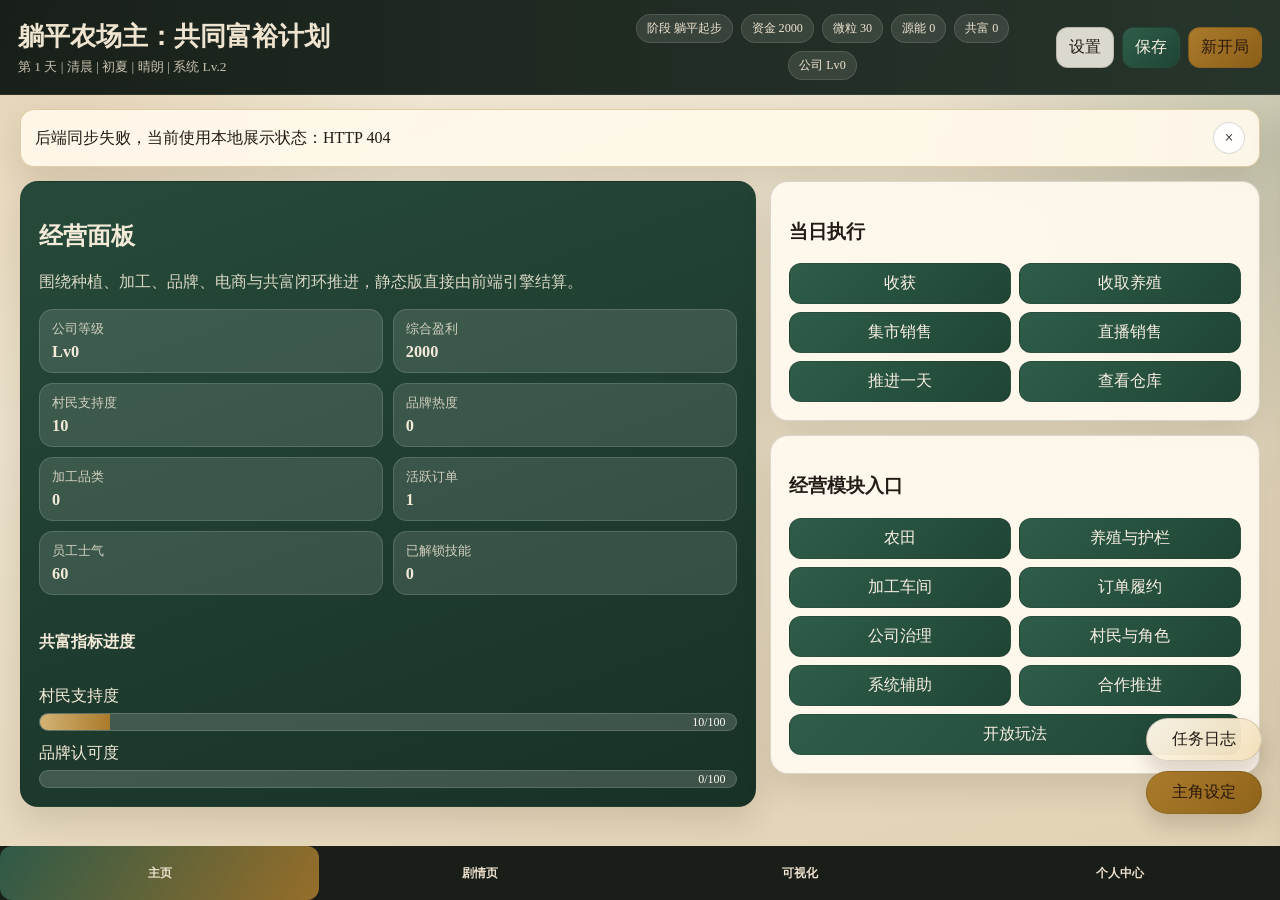
==== commit beb72444: "修复render启动异常" ====
--- a/release_src/index.html
+++ b/release_src/index.html
@@ -628,11 +628,23 @@
 
       <h4>LLM 中转接口</h4>
       <div class="bridge-settings stack-form">
+        <label>后端 API 基地址（Render）<input id="backend-base-url" type="text" placeholder="https://your-backend.onrender.com"></label>
+        <div class="quick-ops">
+          <button id="settings-save-backend" type="button">保存后端地址</button>
+          <button id="settings-test-backend" type="button">测试后端连通性</button>
+        </div>
+        <p id="backend-status" class="empty">当前后端：未配置，默认同源。</p>
+      </div>
+
+      <h4>LLM 中转接口（可选增强）</h4>
+      <div class="bridge-settings stack-form">
         <label class="switch-line">
           <input id="bridge-enabled" type="checkbox">
           <span>启用中转接口，失败时自动回退规则文本</span>
         </label>
         <label>中转 Endpoint<input id="bridge-endpoint" type="text" placeholder="https://your-proxy.example.com/open-resolve"></label>
+        <label>API Key（可选）<input id="bridge-api-key" type="password" placeholder="sk-... 或自定义密钥"></label>
+        <label>API Key Header（可选）<input id="bridge-api-key-header" type="text" placeholder="Authorization" value="Authorization"></label>
         <label>模型标识（可选）<input id="bridge-model" type="text" placeholder="qwen3-max / gpt-4o-mini 等"></label>
         <label>请求超时（毫秒）<input id="bridge-timeout" type="number" min="3000" max="60000" step="1000" value="15000"></label>
         <label class="switch-line">
